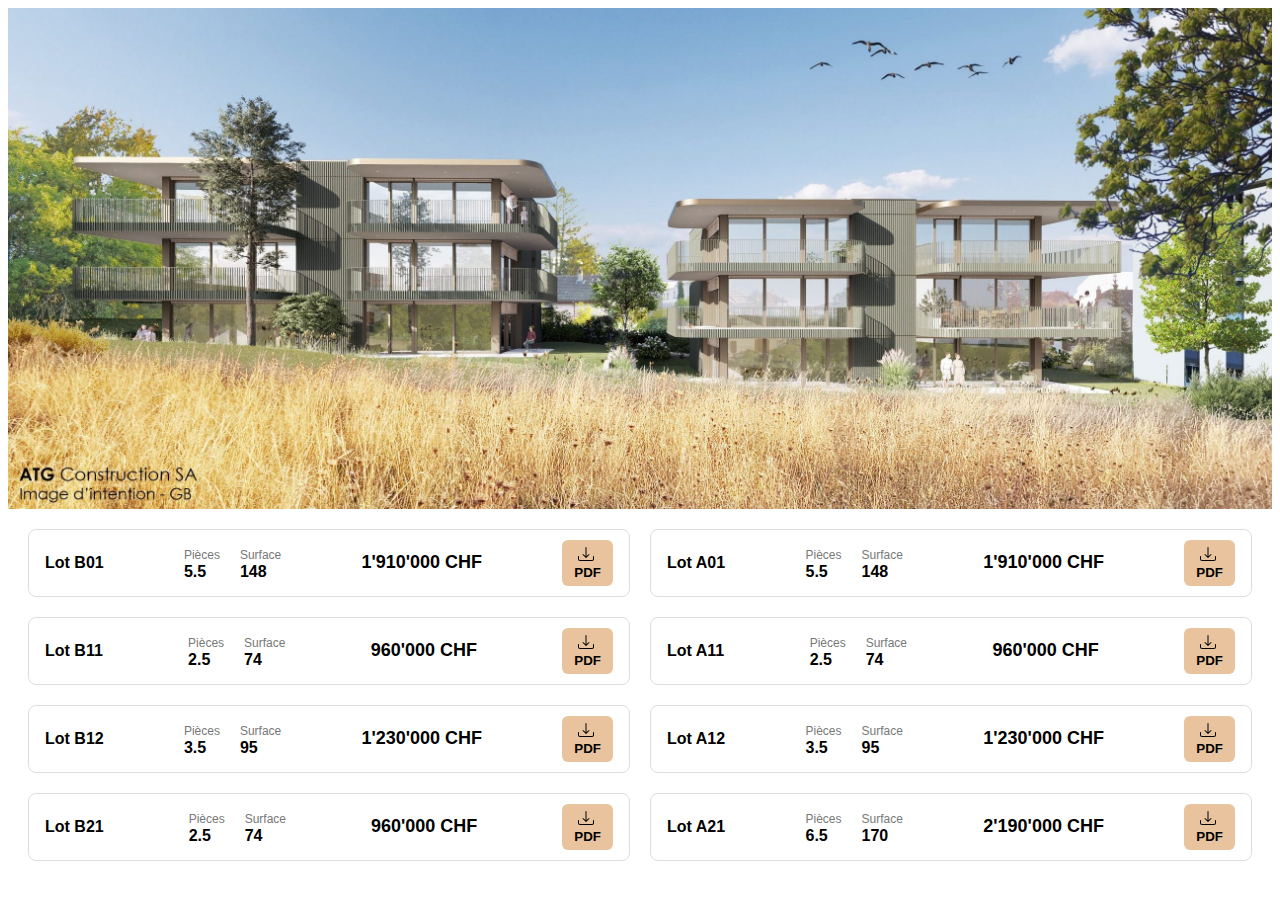
==== index.html @ 525ce680 "file name changed" ====
<!DOCTYPE html>
<html lang="en">
<head>
  <meta charset="UTF-8">
  <meta name="viewport" content="width=device-width, initial-scale=1.0">
  <title>Planner</title>
  <link rel="stylesheet" href="assets/style.css">
</head>
<body>
  <main>

    <div class="planer-container">

      <div class="planer-header">
        <div class="map-container">
          <!-- Your image with image map -->
          <img src="assets/images/CHAMPS-scaled.jpg" usemap="#image-map" class="plan-image" alt="Campus image" />
        
          <div class="" data-title="Lot B11" data-clip="672,476,665,584,127,561,129,451,525,451"></div>
          <div class="" data-title="Lot B01" data-clip="1106,600,1079,702,127,677,131,571,1004,589"></div>
          <div class="" data-title="Lot B12" data-clip="692,461,1059,452,1108,485,1111,580,697,571"></div>
          <div class="" data-title="Lot A01" data-clip="1364,389,1341,431,1335,549,2255,535,2257,391"></div>
          <div class="" data-title="Lot A11" data-clip="1389,672,1730,665,1735,544,1339,553,1330,663"></div>
          <div class="" data-title="Lot A12" data-clip="2253,668,2255,546,1839,544,1834,668"></div>
          <div class="" data-title="Lot A21" data-clip="1396,758,2228,774,2097,749,2090,675,1398,675"></div>
  
        </div>
      </div>

      <div class="property-list">
        
        <!-- Row 1 -->
        <div class="property-card">
          <div class="lot">Lot B01</div>
          <div class="info">
            <div><span class="label">Pièces</span><br><span class="value">5.5</span></div>
            <div><span class="label">Surface</span><br><span class="value">148</span></div>
          </div>
          <div class="price">1'910'000 CHF</div>
          
          <div class="pdf-button">
            <a href="" target="_blank">
              <button>
                <span class="icon">
                  <svg xmlns="http://www.w3.org/2000/svg" width="16" height="16" fill="currentColor" class="bi bi-download" viewBox="0 0 16 16">
                    <path d="M.5 9.9a.5.5 0 0 1 .5.5v2.5a1 1 0 0 0 1 1h12a1 1 0 0 0 1-1v-2.5a.5.5 0 0 1 1 0v2.5a2 2 0 0 1-2 2H2a2 2 0 0 1-2-2v-2.5a.5.5 0 0 1 .5-.5"/>
                    <path d="M7.646 11.854a.5.5 0 0 0 .708 0l3-3a.5.5 0 0 0-.708-.708L8.5 10.293V1.5a.5.5 0 0 0-1 0v8.793L5.354 8.146a.5.5 0 1 0-.708.708z"/>
                  </svg>
                </span> 
                PDF
              </button>
            </a>
          </div>

        </div>
        <div class="property-card">
          <div class="lot">Lot A01</div>
          <div class="info">
            <div><span class="label">Pièces</span><br><span class="value">5.5</span></div>
            <div><span class="label">Surface</span><br><span class="value">148</span></div>
          </div>
          <div class="price">1'910'000 CHF</div>
          <div class="pdf-button">
            <a href="https://www.morges-radians.ch/wp-content/uploads/2025/04/A01.pdf" target="_blank">
              <button>
                <span class="icon">
                  <svg xmlns="http://www.w3.org/2000/svg" width="16" height="16" fill="currentColor" class="bi bi-download" viewBox="0 0 16 16">
                    <path d="M.5 9.9a.5.5 0 0 1 .5.5v2.5a1 1 0 0 0 1 1h12a1 1 0 0 0 1-1v-2.5a.5.5 0 0 1 1 0v2.5a2 2 0 0 1-2 2H2a2 2 0 0 1-2-2v-2.5a.5.5 0 0 1 .5-.5"/>
                    <path d="M7.646 11.854a.5.5 0 0 0 .708 0l3-3a.5.5 0 0 0-.708-.708L8.5 10.293V1.5a.5.5 0 0 0-1 0v8.793L5.354 8.146a.5.5 0 1 0-.708.708z"/>
                  </svg>
                </span> 
                PDF
              </button>
            </a>
          </div>
        </div>

        <!-- Row 2 -->
        <div class="property-card">
          <div class="lot">Lot B11</div>
          <div class="info">
            <div><span class="label">Pièces</span><br><span class="value">2.5</span></div>
            <div><span class="label">Surface</span><br><span class="value">74</span></div>
          </div>
          <div class="price">960'000 CHF</div>
          <div class="pdf-button">
            <a href="https://www.morges-radians.ch/wp-content/uploads/2025/04/B11.pdf" target="_blank">
              <button>
                <span class="icon">
                  <svg xmlns="http://www.w3.org/2000/svg" width="16" height="16" fill="currentColor" class="bi bi-download" viewBox="0 0 16 16">
                    <path d="M.5 9.9a.5.5 0 0 1 .5.5v2.5a1 1 0 0 0 1 1h12a1 1 0 0 0 1-1v-2.5a.5.5 0 0 1 1 0v2.5a2 2 0 0 1-2 2H2a2 2 0 0 1-2-2v-2.5a.5.5 0 0 1 .5-.5"/>
                    <path d="M7.646 11.854a.5.5 0 0 0 .708 0l3-3a.5.5 0 0 0-.708-.708L8.5 10.293V1.5a.5.5 0 0 0-1 0v8.793L5.354 8.146a.5.5 0 1 0-.708.708z"/>
                  </svg>
                </span> 
                PDF
              </button>
            </a>
          </div>
        </div>
        <div class="property-card">
          <div class="lot">Lot A11</div>
          <div class="info">
            <div><span class="label">Pièces</span><br><span class="value">2.5</span></div>
            <div><span class="label">Surface</span><br><span class="value">74</span></div>
          </div>
          <div class="price">960'000 CHF</div>
          <div class="pdf-button">
            <a href="https://www.morges-radians.ch/wp-content/uploads/2025/04/A11.pdf" target="_blank">
              <button>
                <span class="icon">
                  <svg xmlns="http://www.w3.org/2000/svg" width="16" height="16" fill="currentColor" class="bi bi-download" viewBox="0 0 16 16">
                    <path d="M.5 9.9a.5.5 0 0 1 .5.5v2.5a1 1 0 0 0 1 1h12a1 1 0 0 0 1-1v-2.5a.5.5 0 0 1 1 0v2.5a2 2 0 0 1-2 2H2a2 2 0 0 1-2-2v-2.5a.5.5 0 0 1 .5-.5"/>
                    <path d="M7.646 11.854a.5.5 0 0 0 .708 0l3-3a.5.5 0 0 0-.708-.708L8.5 10.293V1.5a.5.5 0 0 0-1 0v8.793L5.354 8.146a.5.5 0 1 0-.708.708z"/>
                  </svg>
                </span> 
                PDF
              </button>
            </a>
          </div>
        </div>

        <!-- Row 3 -->
        <div class="property-card">
          <div class="lot">Lot B12</div>
          <div class="info">
            <div><span class="label">Pièces</span><br><span class="value">3.5</span></div>
            <div><span class="label">Surface</span><br><span class="value">95</span></div>
          </div>
          <div class="price">1'230'000 CHF</div>
          <div class="pdf-button">
            <a href="" target="_blank">
              <button>
                <span class="icon">
                  <svg xmlns="http://www.w3.org/2000/svg" width="16" height="16" fill="currentColor" class="bi bi-download" viewBox="0 0 16 16">
                    <path d="M.5 9.9a.5.5 0 0 1 .5.5v2.5a1 1 0 0 0 1 1h12a1 1 0 0 0 1-1v-2.5a.5.5 0 0 1 1 0v2.5a2 2 0 0 1-2 2H2a2 2 0 0 1-2-2v-2.5a.5.5 0 0 1 .5-.5"/>
                    <path d="M7.646 11.854a.5.5 0 0 0 .708 0l3-3a.5.5 0 0 0-.708-.708L8.5 10.293V1.5a.5.5 0 0 0-1 0v8.793L5.354 8.146a.5.5 0 1 0-.708.708z"/>
                  </svg>
                </span> 
                PDF
              </button>
            </a>
          </div>
        </div>
        <div class="property-card">
          <div class="lot">Lot A12</div>
          <div class="info">
            <div><span class="label">Pièces</span><br><span class="value">3.5</span></div>
            <div><span class="label">Surface</span><br><span class="value">95</span></div>
          </div>
          <div class="price">1'230'000 CHF</div>
          <div class="pdf-button">
            <a href="" target="_blank">
              <button>
                <span class="icon">
                  <svg xmlns="http://www.w3.org/2000/svg" width="16" height="16" fill="currentColor" class="bi bi-download" viewBox="0 0 16 16">
                    <path d="M.5 9.9a.5.5 0 0 1 .5.5v2.5a1 1 0 0 0 1 1h12a1 1 0 0 0 1-1v-2.5a.5.5 0 0 1 1 0v2.5a2 2 0 0 1-2 2H2a2 2 0 0 1-2-2v-2.5a.5.5 0 0 1 .5-.5"/>
                    <path d="M7.646 11.854a.5.5 0 0 0 .708 0l3-3a.5.5 0 0 0-.708-.708L8.5 10.293V1.5a.5.5 0 0 0-1 0v8.793L5.354 8.146a.5.5 0 1 0-.708.708z"/>
                  </svg>
                </span> 
                PDF
              </button>
            </a>
          </div>
        </div>

        <!-- Row 4 -->
        <div class="property-card">
          <div class="lot">Lot B21</div>
          <div class="info">
            <div><span class="label">Pièces</span><br><span class="value">2.5</span></div>
            <div><span class="label">Surface</span><br><span class="value">74</span></div>
          </div>
          <div class="price">960'000 CHF</div>
          <div class="pdf-button">
            <a href="" target="_blank">
              <button>
                <span class="icon">
                  <svg xmlns="http://www.w3.org/2000/svg" width="16" height="16" fill="currentColor" class="bi bi-download" viewBox="0 0 16 16">
                    <path d="M.5 9.9a.5.5 0 0 1 .5.5v2.5a1 1 0 0 0 1 1h12a1 1 0 0 0 1-1v-2.5a.5.5 0 0 1 1 0v2.5a2 2 0 0 1-2 2H2a2 2 0 0 1-2-2v-2.5a.5.5 0 0 1 .5-.5"/>
                    <path d="M7.646 11.854a.5.5 0 0 0 .708 0l3-3a.5.5 0 0 0-.708-.708L8.5 10.293V1.5a.5.5 0 0 0-1 0v8.793L5.354 8.146a.5.5 0 1 0-.708.708z"/>
                  </svg>
                </span> 
                PDF
              </button>
            </a>
          </div>
        </div>
        <div class="property-card">
          <div class="lot">Lot A21</div>
          <div class="info">
            <div><span class="label">Pièces</span><br><span class="value">6.5</span></div>
            <div><span class="label">Surface</span><br><span class="value">170</span></div>
          </div>
          <div class="price">2'190'000 CHF</div>
          <div class="pdf-button">
            <a href="https://www.morges-radians.ch/wp-content/uploads/2025/04/A21.pdf" target="_blank">
              <button>
                <span class="icon">
                  <svg xmlns="http://www.w3.org/2000/svg" width="16" height="16" fill="currentColor" class="bi bi-download" viewBox="0 0 16 16">
                    <path d="M.5 9.9a.5.5 0 0 1 .5.5v2.5a1 1 0 0 0 1 1h12a1 1 0 0 0 1-1v-2.5a.5.5 0 0 1 1 0v2.5a2 2 0 0 1-2 2H2a2 2 0 0 1-2-2v-2.5a.5.5 0 0 1 .5-.5"/>
                    <path d="M7.646 11.854a.5.5 0 0 0 .708 0l3-3a.5.5 0 0 0-.708-.708L8.5 10.293V1.5a.5.5 0 0 0-1 0v8.793L5.354 8.146a.5.5 0 1 0-.708.708z"/>
                  </svg>
                </span> 
                PDF
              </button>
            </a>
          </div>
        </div>
      </div>

    </div>
  </main>

<script>
  window.addEventListener('load', () => {
    const img = document.querySelector('.plan-image');
    const overlays = document.querySelectorAll('.map-container [data-title]');
    const propertyCards = document.querySelectorAll('.property-card');
    let selectedOverlay = null;
    let selectedCard = null;

    const naturalWidth = img.naturalWidth;
    const naturalHeight = img.naturalHeight;

    const updateOverlays = () => {
      const currentWidth = img.clientWidth;
      const currentHeight = img.clientHeight;

      const scaleX = currentWidth / naturalWidth;
      const scaleY = currentHeight / naturalHeight;

      overlays.forEach(overlay => {
        const coords = overlay.dataset.clip.split(',').map(Number);
        const points = [];

        for (let i = 0; i < coords.length; i += 2) {
          const x = coords[i] * scaleX;
          const y = coords[i + 1] * scaleY;
          points.push(`${x}px ${y}px`);
        }

        overlay.style.clipPath = `polygon(${points.join(',')})`;
      });
    };

    updateOverlays();
    window.addEventListener('resize', updateOverlays);

    propertyCards.forEach(card => {
      const lot = card.querySelector('.lot');
      const lotText = lot?.innerText.trim();

      if (!lotText) return;

      const matchedOverlay = Array.from(overlays).find(
        overlay => overlay.dataset.title === lotText
      );

      if (!matchedOverlay) return;

      card.addEventListener('mouseover', () => {
        if (matchedOverlay !== selectedOverlay) {
          matchedOverlay.classList.add('overlay');
        }
      });

      card.addEventListener('mouseout', () => {
        if (matchedOverlay !== selectedOverlay) {
          matchedOverlay.classList.remove('overlay');
        }
      });

      card.addEventListener('click', (event) => {
        event.stopPropagation();
        if (selectedOverlay && selectedOverlay !== matchedOverlay) {
          selectedOverlay.classList.remove('overlay');
        }

        selectedOverlay = matchedOverlay;
        matchedOverlay.classList.add('overlay');
        
        card.classList.add('selected');
        selectedCard = card;
        propertyCards.forEach(otherCard => {
          if (otherCard !== card) {
            otherCard.classList.remove('selected');
          }
        });

      });
    });

    document.addEventListener('click', () => {
      if (selectedOverlay) {
        selectedOverlay.classList.remove('overlay');
        selectedOverlay = null;
      }
      if (selectedCard) {
        selectedCard.classList.remove('selected');
        selectedCard = null;
      }
    });
  });
</script>

</body>
</html>
---- assets/style.css ----
.property-list {
  display: grid;
  grid-template-columns: 1fr 1fr;
  gap: 20px;
  padding: 20px;
}

.property-card {
  display: flex;
  align-items: center;
  flex-wrap: wrap;
  justify-content: space-between;
  border: 1px solid #ddd;
  border-radius: 8px;
  padding: 10px 16px;
  gap: 10px;
  font-family: sans-serif;
  cursor: pointer;
}

.property-card.selected {
  border: 1px solid #cca75b;
}

.lot {
  font-weight: bold;
}

.info {
  display: flex;
  gap: 20px;
}

.label {
  font-size: 12px;
  color: #777;
}

.value {
  font-weight: bold;
  font-size: 16px;
}

.price {
  font-weight: bold;
  font-size: 18px;
}

.pdf-button a {
  text-decoration: none;
}

.pdf-button button {
  background-color: #e8c39e;
  border: none;
  padding: 6px 12px;
  border-radius: 6px;
  font-weight: bold;
  cursor: default;
  display: flex;
  align-items: center;
  flex-direction: column;
}

.pdf-button .icon {
  margin-right: 4px;
}

/* map */
/* Container holding the image and map */
.map-container {
  position: relative;
  width: 100%;
  height: auto;
}

.map-container img {
  width: 100%;
  height: auto;
  display: block;
}

.overlay {
  position: absolute;
  top: 0;
  left: 0;
  width: 100%;
  height: 100%;
  cursor: pointer;
  /* background-color: #cca75ba3; */
}

.overlay {
  background-color: transparent;
}

.overlay.overlay {
  background-color: #cca75ba3; /* your active highlight */
}

.overlay::after {
  content: attr(data-title);
  position: absolute;
  top: 10px;
  left: 10px;
  background-color: rgba(0, 0, 0, 0.6);
  color: #fff;
  font-size: 14px;
  padding: 4px 8px;
  border-radius: 4px;
  display: none;
}

.overlay:hover::after {
  display: block;
}

@media (max-width: 600px) {
  .planer-header {
    position: sticky;
    top: 0;
  }

  .property-list {
    gap: 10px;
    padding: 10px;
    grid-template-columns: 1fr;
  }
  
  .property-card {
    align-items: flex-start;
    max-width: 100%;
    padding: 10px;
    flex-wrap: wrap;
  }

  .info {
    gap: 10px;
  }

  .price {
    font-size: 16px;
  }

  .pdf-button button {
    width: 100%;
    justify-content: center;
  }
}
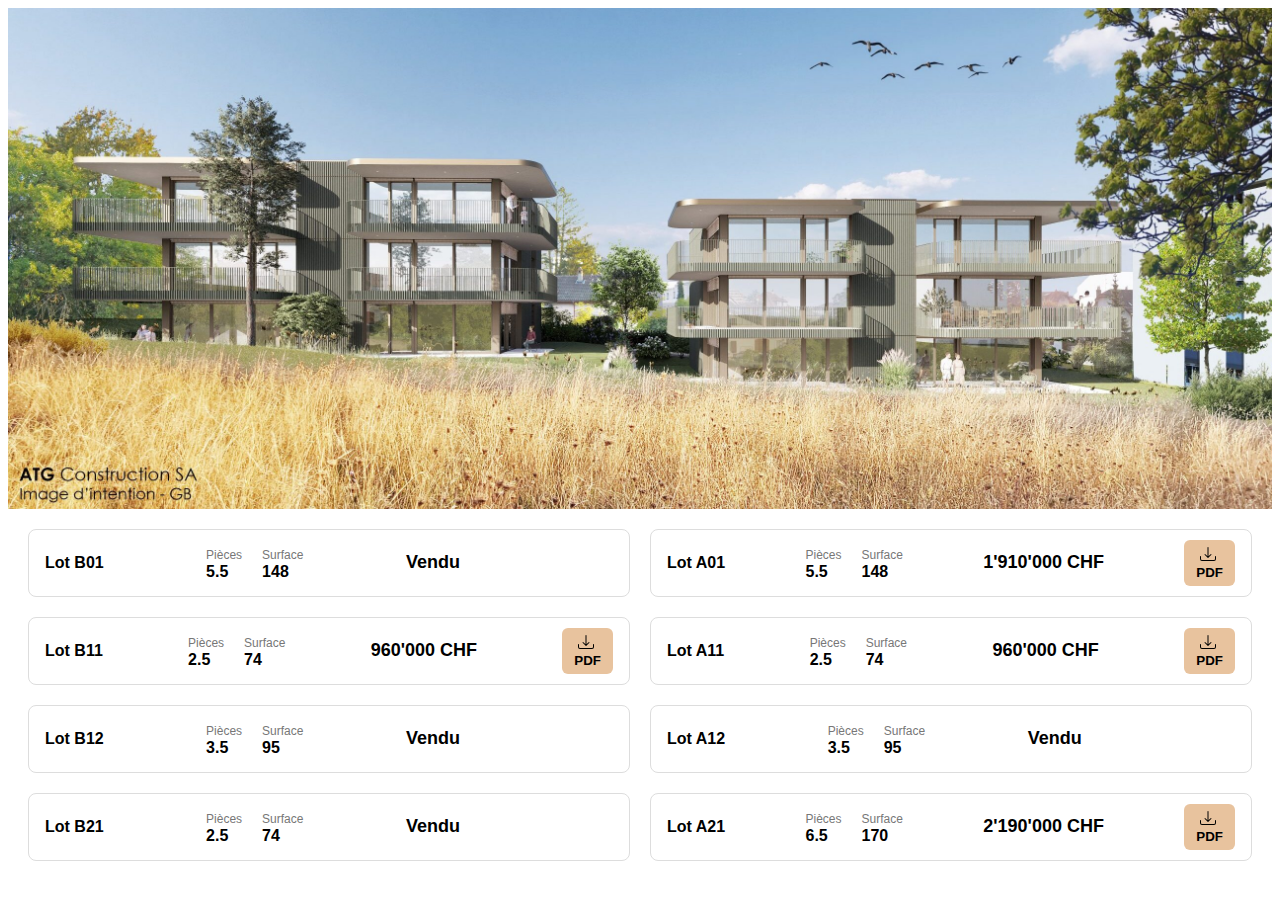
==== commit 112a9007: "main file name change planer to index" ====
--- a/index.html
+++ b/index.html
@@ -36,9 +36,9 @@
             <div><span class="label">Pièces</span><br><span class="value">5.5</span></div>
             <div><span class="label">Surface</span><br><span class="value">148</span></div>
           </div>
-          <div class="price">1'910'000 CHF</div>
+          <div class="price">Vendu</div>
           
-          <div class="pdf-button">
+          <div class="pdf-button" style="visibility: hidden;">
             <a href="" target="_blank">
               <button>
                 <span class="icon">
@@ -126,8 +126,8 @@
             <div><span class="label">Pièces</span><br><span class="value">3.5</span></div>
             <div><span class="label">Surface</span><br><span class="value">95</span></div>
           </div>
-          <div class="price">1'230'000 CHF</div>
-          <div class="pdf-button">
+          <div class="price">Vendu</div>
+          <div class="pdf-button" style="visibility: hidden;">
             <a href="" target="_blank">
               <button>
                 <span class="icon">
@@ -147,8 +147,8 @@
             <div><span class="label">Pièces</span><br><span class="value">3.5</span></div>
             <div><span class="label">Surface</span><br><span class="value">95</span></div>
           </div>
-          <div class="price">1'230'000 CHF</div>
-          <div class="pdf-button">
+          <div class="price">Vendu</div>
+          <div class="pdf-button" style="visibility: hidden;">
             <a href="" target="_blank">
               <button>
                 <span class="icon">
@@ -170,8 +170,8 @@
             <div><span class="label">Pièces</span><br><span class="value">2.5</span></div>
             <div><span class="label">Surface</span><br><span class="value">74</span></div>
           </div>
-          <div class="price">960'000 CHF</div>
-          <div class="pdf-button">
+          <div class="price">Vendu</div>
+          <div class="pdf-button" style="visibility: hidden;">
             <a href="" target="_blank">
               <button>
                 <span class="icon">
--- a/assets/style.css
+++ b/assets/style.css
@@ -15,7 +15,7 @@
   padding: 10px 16px;
   gap: 10px;
   font-family: sans-serif;
-  cursor: pointer;
+  cursor: default;
 }
 
 .property-card.selected {
@@ -56,7 +56,7 @@
   padding: 6px 12px;
   border-radius: 6px;
   font-weight: bold;
-  cursor: default;
+  cursor: pointer;
   display: flex;
   align-items: center;
   flex-direction: column;
